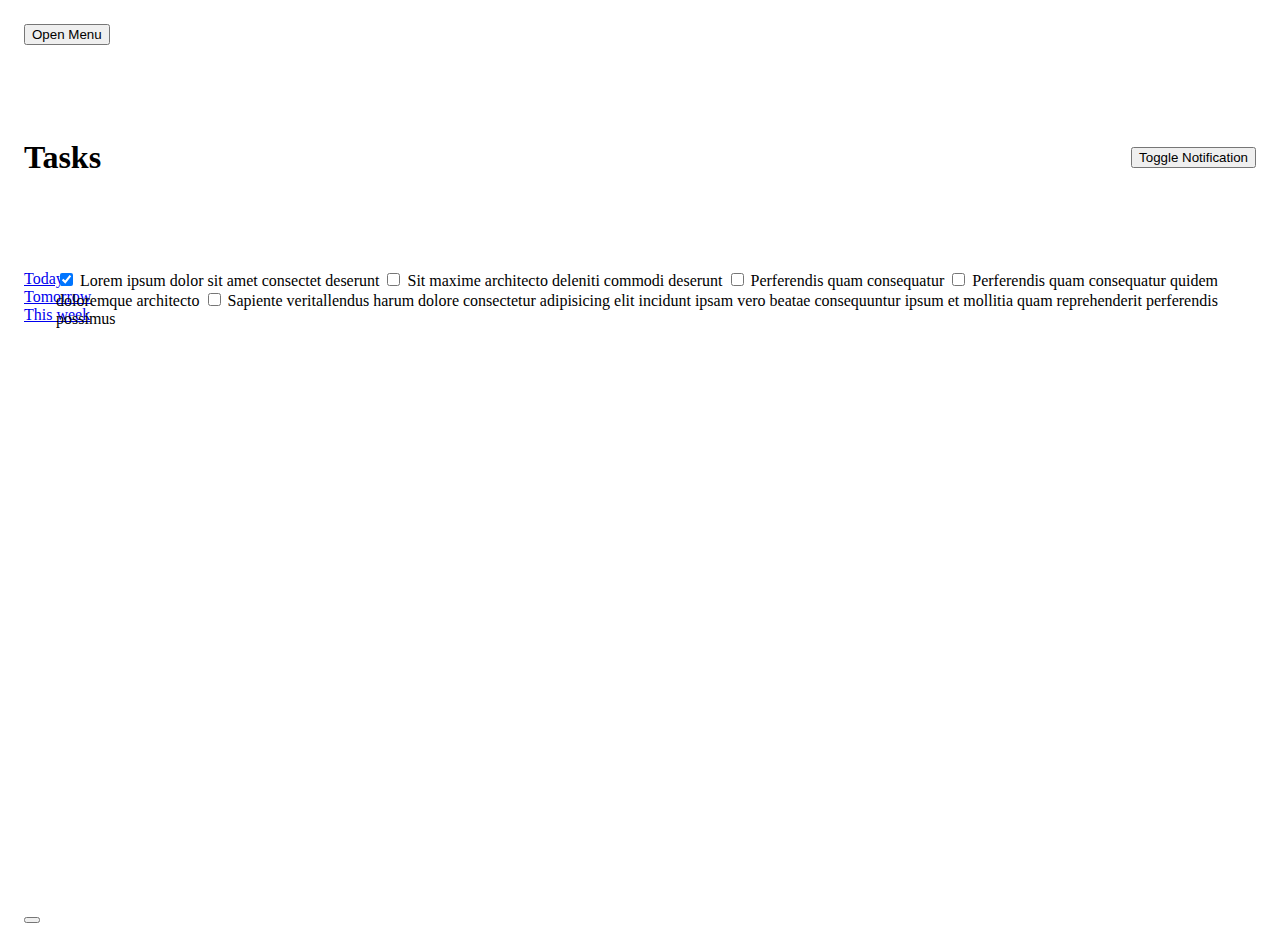
==== index.html @ bb0eb32b "Move index.html and styles.css to root" ====
<!DOCTYPE html>
<html lang="de">
  <head>
    <meta charset="UTF-8" />
    <meta http-equiv="X-UA-Compatible" content="IE=edge" />
    <meta name="viewport" content="width=device-width, initial-scale=1.0" />
    <title>Document</title>
    <link rel="stylesheet" href="styles.css" />
  </head>
  <body>
    <div class="wrapperMainGrid">
      <div class="wrapperMainGrid__menu">
        <button class="icon-button icon-button--menu">Open Menu</button>
      </div>

      <header class="wrapperMainGrid__headline">
        <h1>Tasks</h1>
      </header>

      <div class="wrapperMainGrid__notification">
        <button class="icon-button icon-button--notification">
          Toggle Notification
        </button>
      </div>

      <div class="wrapperMainGrid__filter-nav">
        <nav class="filterNav">
          <a href="#" class="filterNav__item filterNav__item--active">Today</a>
          <a href="#" class="filterNav__item">Tomorrow</a>
          <a href="#" class="filterNav__item">This week</a>
        </nav>
      </div>

      <main class="wrapperMainGrid__tasks">
        <label class="taskItem">
          <input type="checkbox" class="taskItem__checkbox" checked="" />
          <span>Lorem ipsum dolor sit amet consectet deserunt</span>
        </label>
        <label class="taskItem">
          <input type="checkbox" class="taskItem__checkbox" />
          <span>Sit maxime architecto deleniti commodi deserunt</span>
        </label>
        <label class="taskItem">
          <input type="checkbox" class="taskItem__checkbox" />
          <span>Perferendis quam consequatur</span>
        </label>
        <label class="taskItem">
          <input type="checkbox" class="taskItem__checkbox" />
          <span>Perferendis quam consequatur quidem doloremque architecto</span>
        </label>
        <label class="taskItem">
          <input type="checkbox" class="taskItem__checkbox" />
          <span>
            Sapiente veritallendus harum dolore consectetur adipisicing elit
            incidunt ipsam vero beatae consequuntur ipsum et mollitia quam
            reprehenderit perferendis possimus
          </span>
        </label>
      </main>

      <div class="wrapperMainGrid__add-button-nav">
        <button class="btn-action" aria-label="Add task"></button>
      </div>
    </div>
  </body>
</html>
---- styles.css ----
@import url(global.css);
@import url(components/ActionButton/ActionButton.css);
@import url(components/FilterNav/FilterNav.css);
@import url(components/IconButton/IconButton.css);
@import url(components/TaskItem/TaskItem.css);
@import url(components/typography/typography.css);

.wrapperMainGrid {
  display: grid;
  grid: auto 25vh 1fr / [start] 2rem 1fr auto [end];
  padding: 1rem;
  height: 100vh;
}

.wrapperMainGrid__menu {
  grid-column: start / end;
  place-self: center left;
}

.wrapperMainGrid__headline {
  grid-column: span 2;
  place-self: center left;
}

.wrapperMainGrid__notification {
  place-self: center right;
}

.wrapperMainGrid__filter-nav {
  justify-self: flex-start;
}

.wrapperMainGrid__tasks {
  grid-column: span 2;
  overflow-y: auto;
  padding-bottom: 3em;
  background-color: var(--clr-content-passive);
}
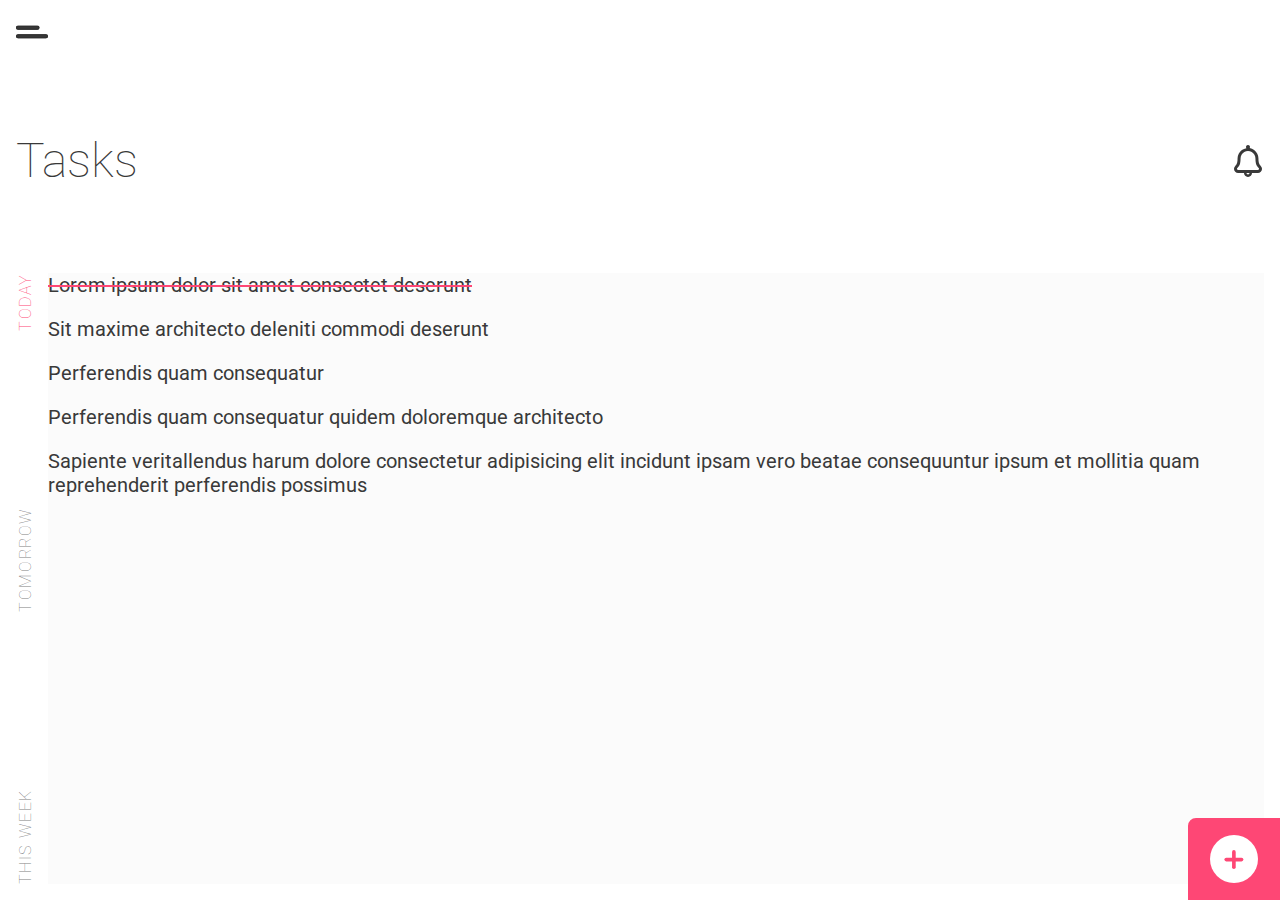
==== commit 89fe5574: "Change titel" ====
--- a/index.html
+++ b/index.html
@@ -4,7 +4,7 @@
     <meta charset="UTF-8" />
     <meta http-equiv="X-UA-Compatible" content="IE=edge" />
     <meta name="viewport" content="width=device-width, initial-scale=1.0" />
-    <title>Document</title>
+    <title>Dashboard</title>
     <link rel="stylesheet" href="styles.css" />
   </head>
   <body>
@@ -62,5 +62,6 @@
         <button class="btn-action" aria-label="Add task"></button>
       </div>
     </div>
+    <script src="index.js" defer></script>
   </body>
 </html>
--- a/styles.css
+++ b/styles.css
@@ -1,9 +1,9 @@
-@import url(global.css);
-@import url(components/ActionButton/ActionButton.css);
-@import url(components/FilterNav/FilterNav.css);
-@import url(components/IconButton/IconButton.css);
-@import url(components/TaskItem/TaskItem.css);
-@import url(components/typography/typography.css);
+@import url(src/global.css);
+@import url(src/components/ActionButton/ActionButton.css);
+@import url(src/components/FilterNav/FilterNav.css);
+@import url(src/components/IconButton/IconButton.css);
+@import url(src/components/TaskItem/TaskItem.css);
+@import url(src/components/typography/typography.css);
 
 .wrapperMainGrid {
   display: grid;
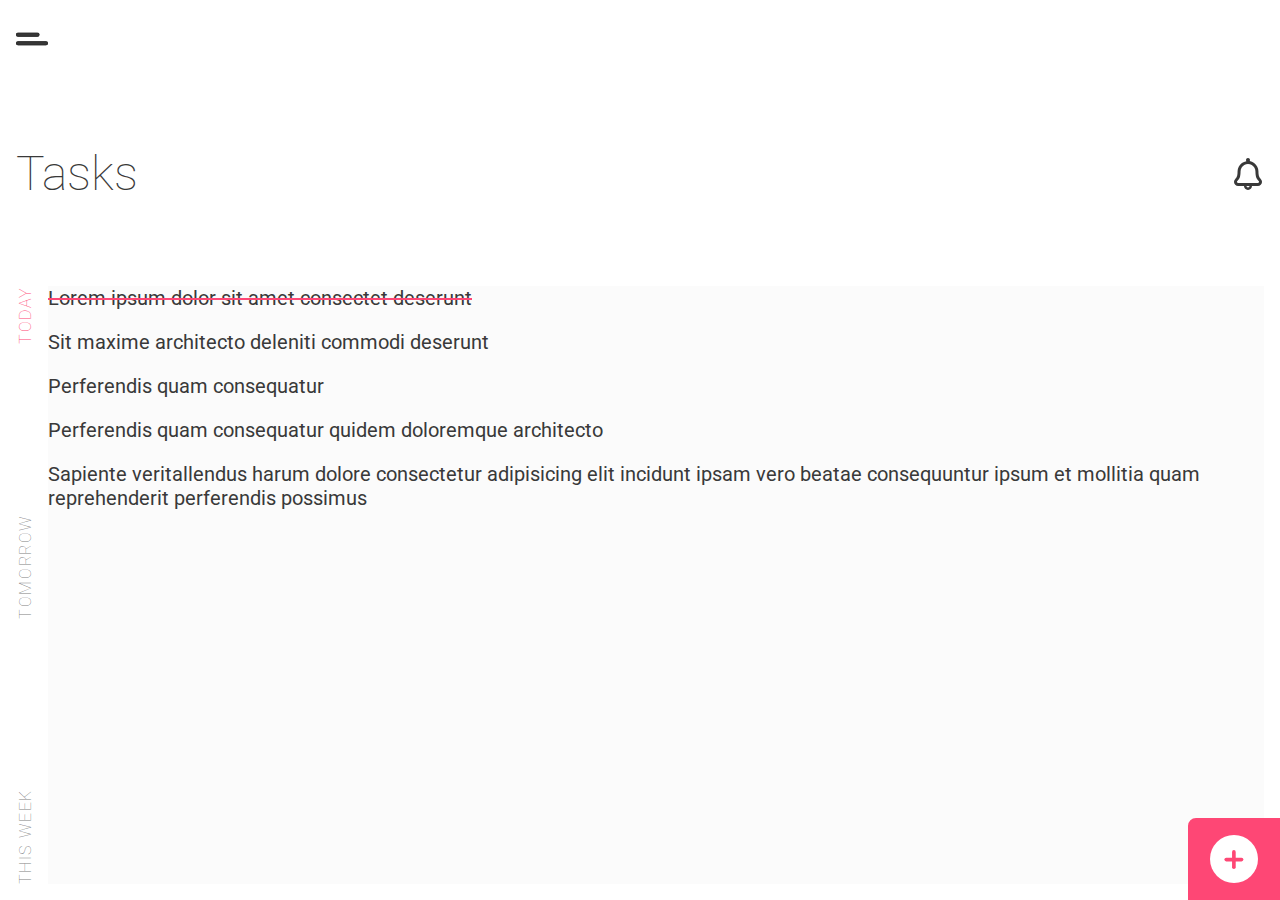
==== commit 552da0b4: "Merge pull request #21 from dirkzukunft/newTaskPage" ====
--- a/index.html
+++ b/index.html
@@ -59,7 +59,7 @@
       </main>
 
       <div class="wrapperMainGrid__add-button-nav">
-        <button class="btn-action" aria-label="Add task"></button>
+        <button class="actionButton" aria-label="Add task"></button>
       </div>
     </div>
     <script src="index.js" defer></script>
--- a/styles.css
+++ b/styles.css
@@ -3,11 +3,22 @@
 @import url(src/components/FilterNav/FilterNav.css);
 @import url(src/components/IconButton/IconButton.css);
 @import url(src/components/TaskItem/TaskItem.css);
+@import url(src/components/NewTaskForm/NewTaskForm.css);
 @import url(src/components/typography/typography.css);
+
+.newTaskGrid {
+  display: grid;
+  grid-template-rows: 30vh 70vh;
+}
+
+.newTaskGrid header {
+  padding: 1rem;
+  align-self: end;
+}
 
 .wrapperMainGrid {
   display: grid;
-  grid: auto 25vh 1fr / [start] 2rem 1fr auto [end];
+  grid: 5vh 25vh 1fr / [start] 2rem 1fr auto [end];
   padding: 1rem;
   height: 100vh;
 }
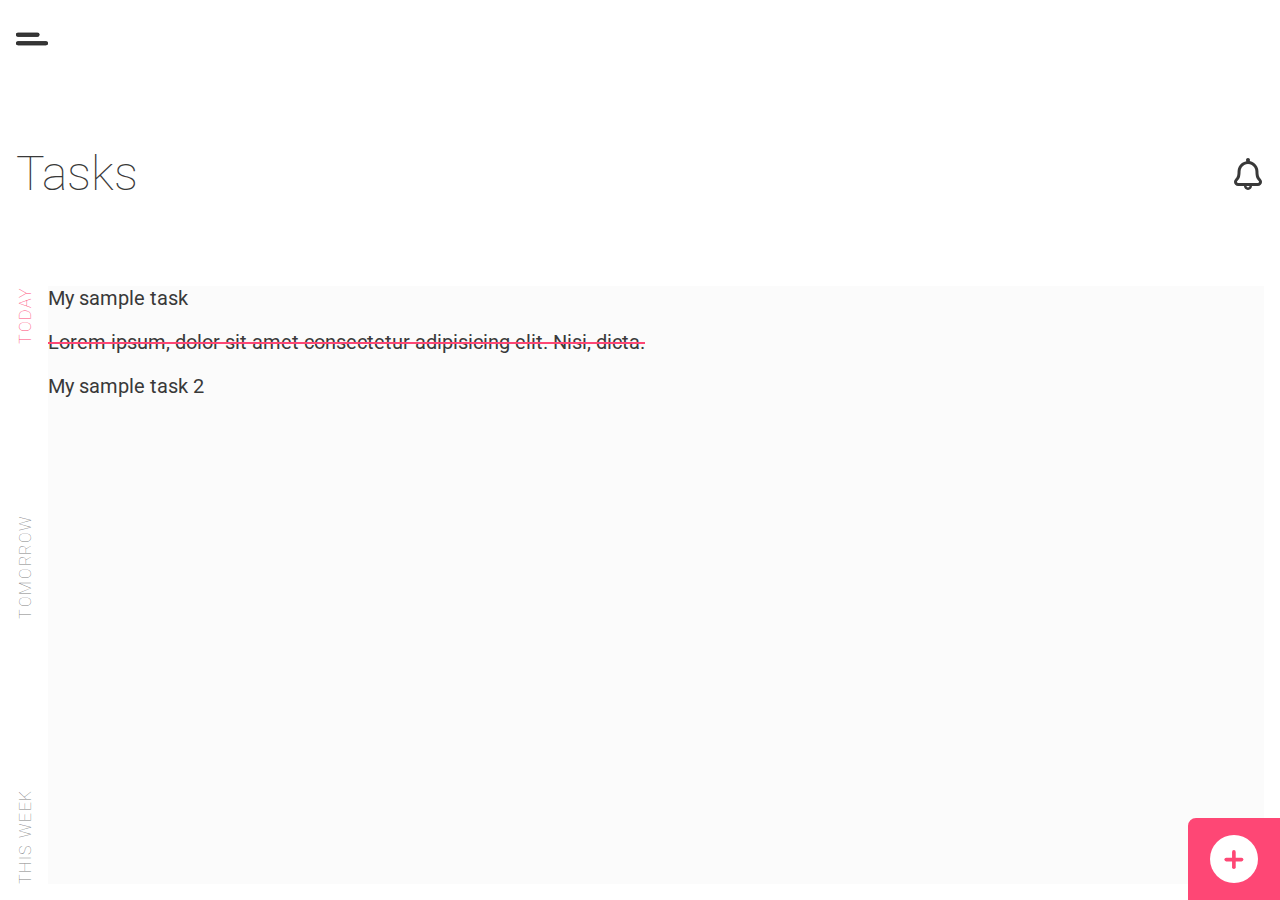
==== commit 33f94006: "Remove sample tasks" ====
--- a/index.html
+++ b/index.html
@@ -31,32 +31,7 @@
         </nav>
       </div>
 
-      <main class="wrapperMainGrid__tasks">
-        <label class="taskItem">
-          <input type="checkbox" class="taskItem__checkbox" checked="" />
-          <span>Lorem ipsum dolor sit amet consectet deserunt</span>
-        </label>
-        <label class="taskItem">
-          <input type="checkbox" class="taskItem__checkbox" />
-          <span>Sit maxime architecto deleniti commodi deserunt</span>
-        </label>
-        <label class="taskItem">
-          <input type="checkbox" class="taskItem__checkbox" />
-          <span>Perferendis quam consequatur</span>
-        </label>
-        <label class="taskItem">
-          <input type="checkbox" class="taskItem__checkbox" />
-          <span>Perferendis quam consequatur quidem doloremque architecto</span>
-        </label>
-        <label class="taskItem">
-          <input type="checkbox" class="taskItem__checkbox" />
-          <span>
-            Sapiente veritallendus harum dolore consectetur adipisicing elit
-            incidunt ipsam vero beatae consequuntur ipsum et mollitia quam
-            reprehenderit perferendis possimus
-          </span>
-        </label>
-      </main>
+      <main class="wrapperMainGrid__tasks"></main>
 
       <div class="wrapperMainGrid__add-button-nav">
         <button class="actionButton" aria-label="Add task"></button>
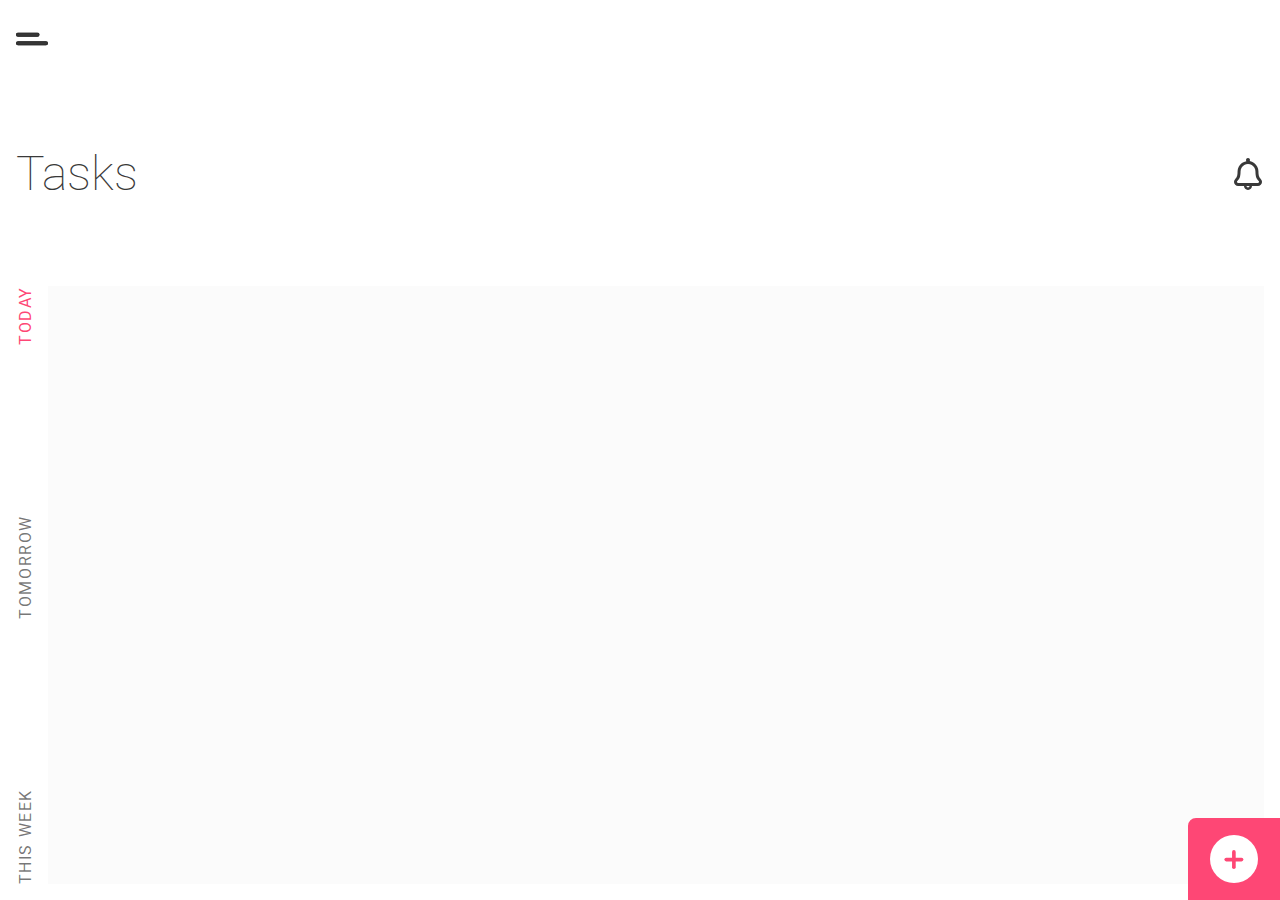
==== commit b5801acf: "Refactor filterNav to radios" ====
--- a/index.html
+++ b/index.html
@@ -23,12 +23,37 @@
         </button>
       </div>
 
-      <div class="wrapperMainGrid__filter-nav">
-        <nav class="filterNav">
-          <a href="#" class="filterNav__item filterNav__item--active">Today</a>
-          <a href="#" class="filterNav__item">Tomorrow</a>
-          <a href="#" class="filterNav__item">This week</a>
-        </nav>
+      <div class="wrapperMainGrid__filterDay filterDay">
+        <label class="filterDay__label">
+          <input
+            type="radio"
+            name="date"
+            class="filterDay__radio"
+            value="today"
+            checked="true"
+          />
+          <span>Today</span>
+        </label>
+
+        <label class="filterDay__label">
+          <input
+            type="radio"
+            name="date"
+            class="filterDay__radio"
+            value="tomorrow"
+          />
+          <span>Tomorrow</span>
+        </label>
+
+        <label class="filterDay__label">
+          <input
+            type="radio"
+            name="date"
+            class="filterDay__radio"
+            value="thisweek"
+          />
+          <span>This Week</span>
+        </label>
       </div>
 
       <main class="wrapperMainGrid__tasks"></main>
@@ -37,6 +62,6 @@
         <button class="actionButton" aria-label="Add task"></button>
       </div>
     </div>
-    <script src="index.js" defer></script>
+    <script type="module" src="index.js" defer></script>
   </body>
 </html>
--- a/styles.css
+++ b/styles.css
@@ -37,7 +37,7 @@
   place-self: center right;
 }
 
-.wrapperMainGrid__filter-nav {
+.wrapperMainGrid__filterDay {
   justify-self: flex-start;
 }
 
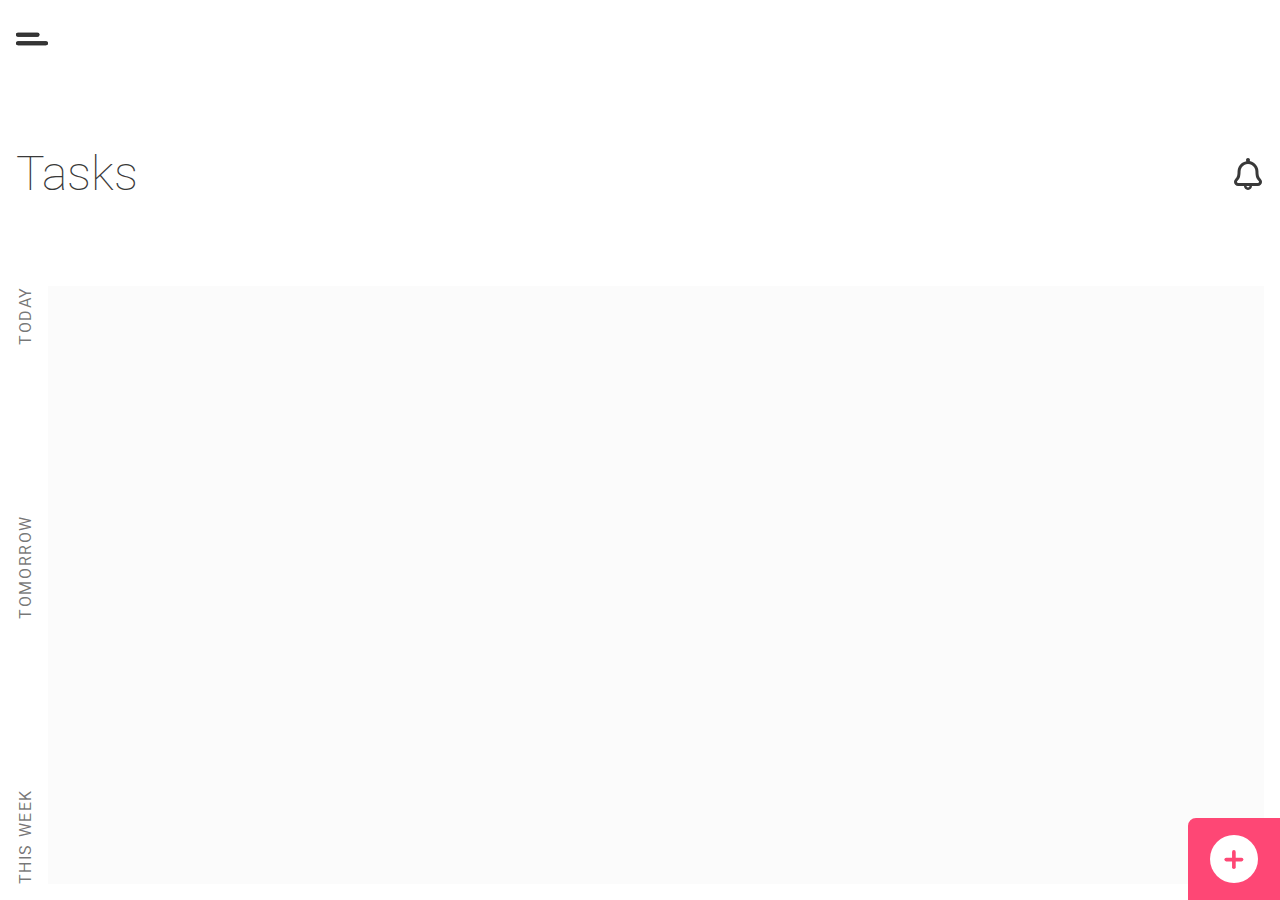
==== commit 569b63ac: "Merge pull request #24 from dirkzukunft/handleLSData" ====
--- a/index.html
+++ b/index.html
@@ -30,7 +30,6 @@
             name="date"
             class="filterDay__radio"
             value="today"
-            checked="true"
           />
           <span>Today</span>
         </label>
